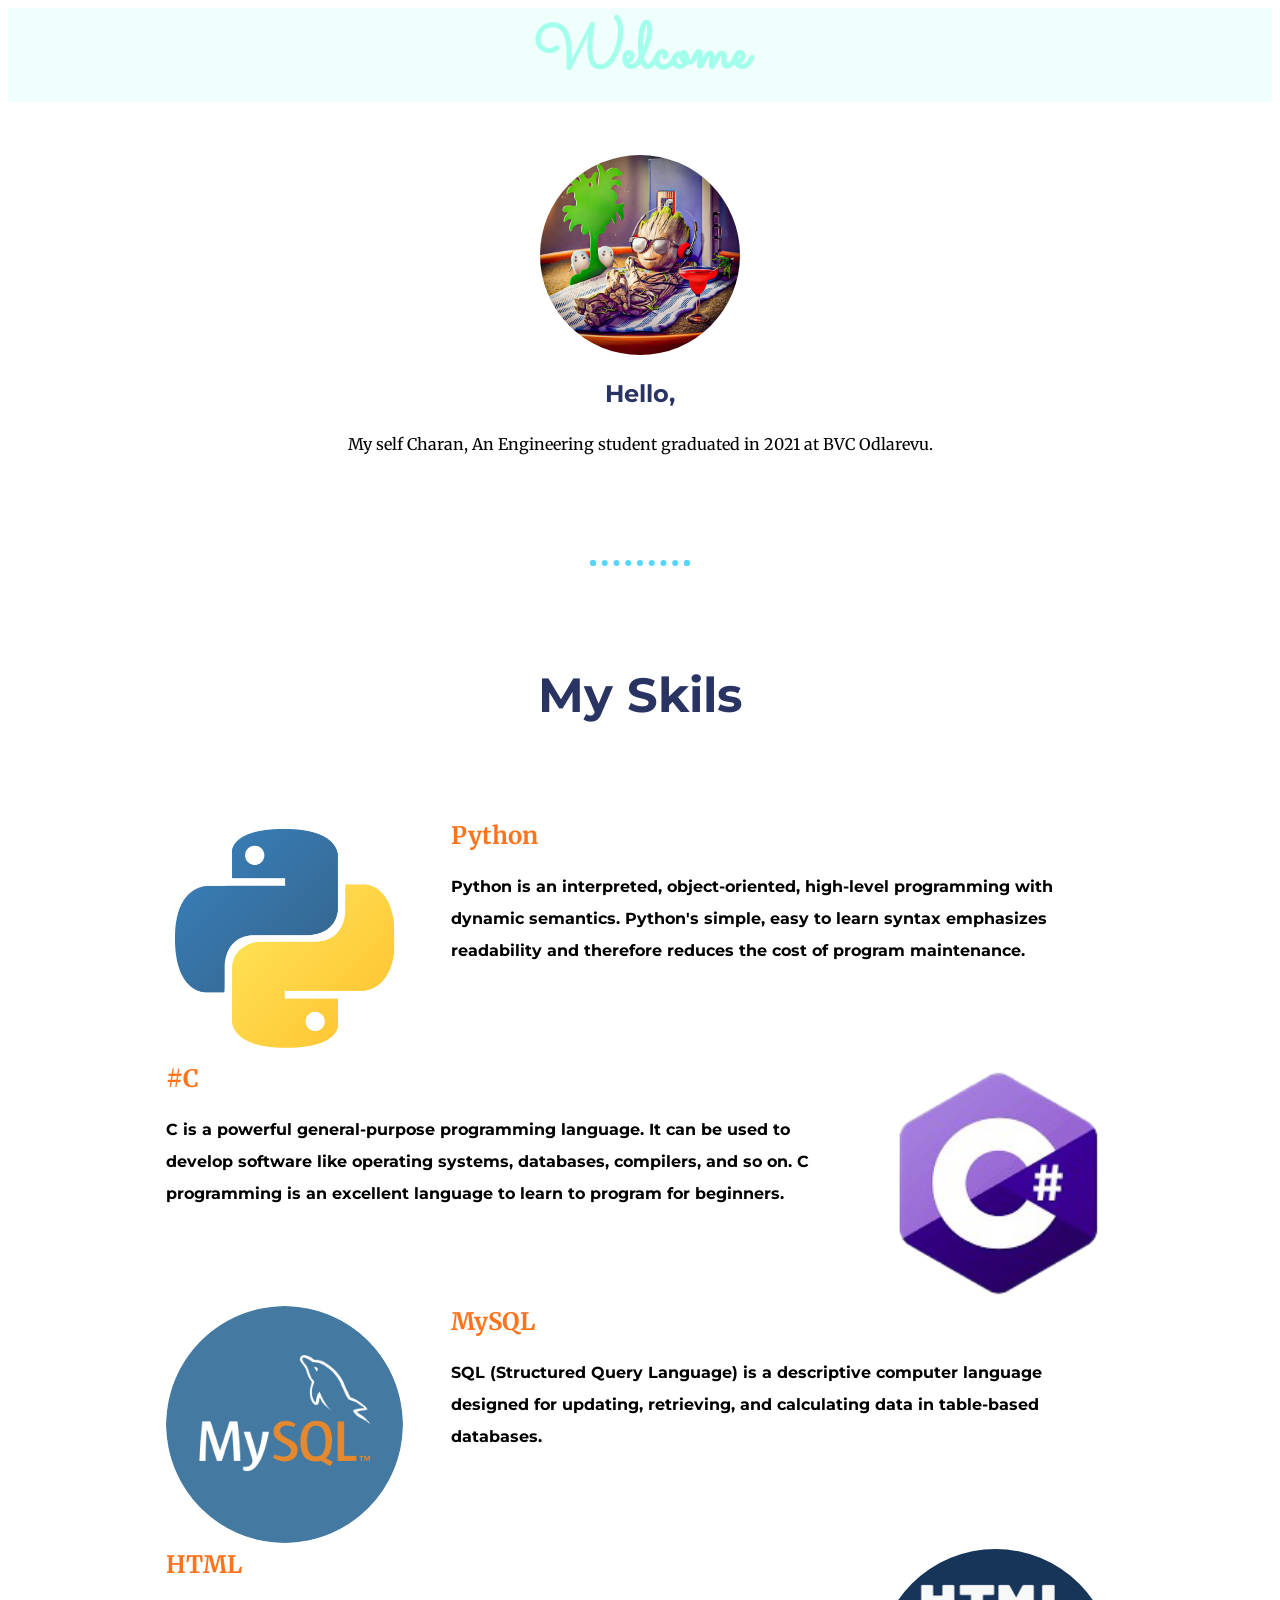
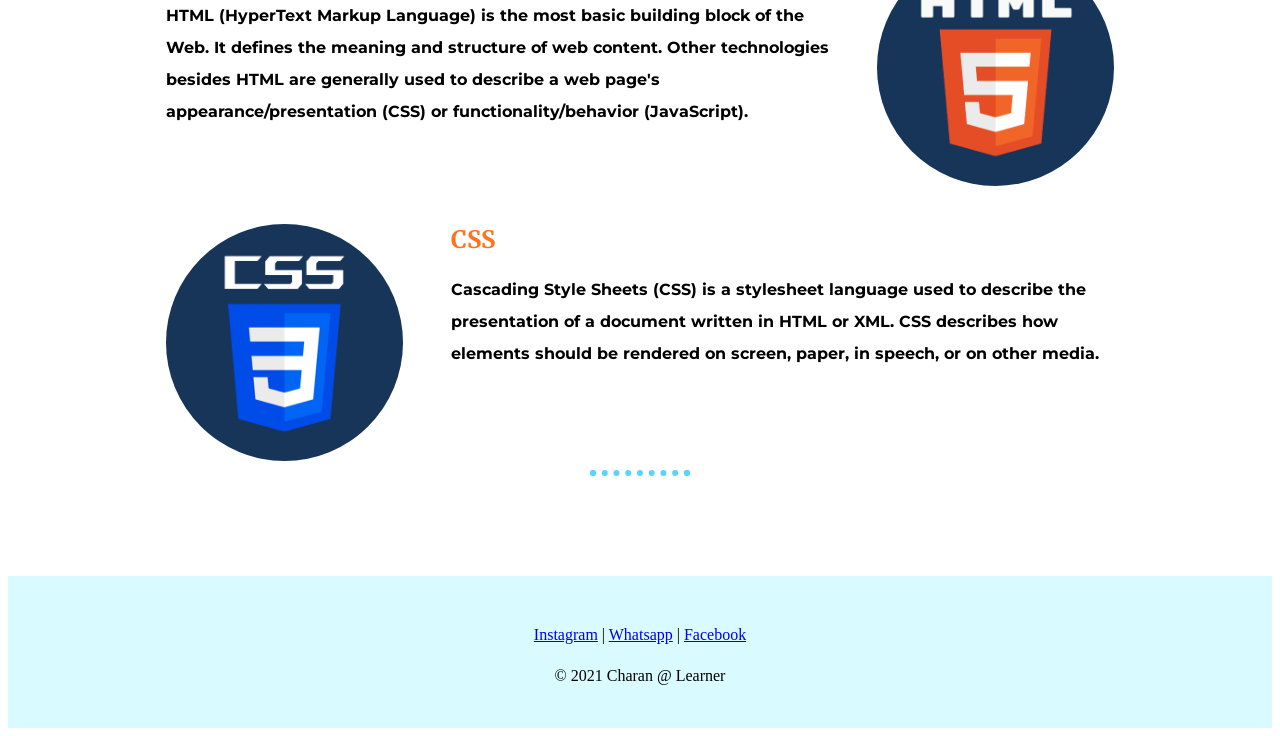
==== index.html @ 47bc4ae8 "Add files via upload" ====
<!DOCTYPE html>
<html lang="en" dir="ltr">

<head>
  <meta charset="utf-8">
  <title>Mr.C</title>
  <link rel="apple-touch-icon" sizes="57x57" href="favicon/apple-icon-57x57.png">
  <link rel="apple-touch-icon" sizes="60x60" href="favicon/apple-icon-60x60.png">
  <link rel="apple-touch-icon" sizes="72x72" href="favicon/apple-icon-72x72.png">
  <link rel="apple-touch-icon" sizes="76x76" href="favicon/apple-icon-76x76.png">
  <link rel="apple-touch-icon" sizes="114x114" href="favicon/apple-icon-114x114.png">
  <link rel="apple-touch-icon" sizes="120x120" href="favicon/apple-icon-120x120.png">
  <link rel="apple-touch-icon" sizes="144x144" href="favicon/apple-icon-144x144.png">
  <link rel="apple-touch-icon" sizes="152x152" href="favicon/apple-icon-152x152.png">
  <link rel="apple-touch-icon" sizes="180x180" href="favicon/apple-icon-180x180.png">
  <link rel="icon" type="image/png" sizes="192x192"  href="favicon/android-icon-192x192.png">
  <link rel="icon" type="image/png" sizes="32x32" href="favicon/favicon-32x32.png">
  <link rel="icon" type="image/png" sizes="96x96" href="favicon/favicon-96x96.png">
  <link rel="icon" type="image/png" sizes="16x16" href="favicon/favicon-16x16.png">
  <link rel="manifest" href="favicon/manifest.json">
  <meta name="msapplication-TileColor" content="#ffffff">
  <meta name="msapplication-TileImage" content="favicon/ms-icon-144x144.png">
  <meta name="theme-color" content="#ffffff">
  <link rel="stylesheet" href="home.css">
  <style>@import url('https://fonts.googleapis.com/css2?family=Merriweather:ital@1&family=Montserrat&family=Sacramento&display=swap');</style>
</head>

<body>
  <div class="upper_container">
    <h2 id="welcome">Welcome</h2>
  </div>
  <div class="middel_container">
    <div class="profile">
      <img id="profile_img"src="pictures/profile.png" alt="profile img">
    </div>
    <div class="about">
      <h2 class="hello">Hello,</h2>
      <p class="info">My self Charan, An Engineering student graduated in 2021 at BVC Odlarevu.</p>
      <hr>
      <div class="my_skils">
        <h1 class="my_skil_head">My Skils</h1>
        <div class="skil_row">
          <img class="python_img"src="pictures/python.png" alt="python img">

          <h2 class="python_h2">Python</h2>
          <p class="python_mat">Python is an interpreted, object-oriented, high-level
            programming with dynamic semantics.  Python's simple, easy to learn
            syntax emphasizes readability and therefore reduces the cost of program
            maintenance.</p>
        </div>
        <div class="skil_row">
          <img class="c_img" src="pictures/c.png" alt="#C img">

          <h2 class="c_h2">#C</h2>
          <p class="c_mat">C is a powerful general-purpose programming language. It can be used to
            develop software like operating systems, databases, compilers, and so on.
            C programming is an excellent language to learn to program for beginners.</p>
        </div>
        <div class="skil_row">
          <img class="mysql_img" src="pictures/mysql.png" alt="mysql img">

          <h2 class="mysql_h2">MySQL</h2>
          <p class="mysql_mat">SQL (Structured Query Language) is a descriptive computer language
            designed for updating, retrieving, and calculating data in table-based databases.</p>
        </div>
        <div class="skil_row">
          <img class="html_img" src="pictures/html.png" alt="html img">

          <h2 class="html_h2">HTML</h2>
          <p class="html_mat">HTML (HyperText Markup Language) is the most basic building block of
            the Web. It defines the meaning and structure of web content. Other technologies besides
            HTML are generally used to describe a web page's appearance/presentation (CSS) or
            functionality/behavior (JavaScript).</p>
        </div>
        <div class="skil_row">
          <img class="css_img" src="pictures/css.png" alt="css img">

          <h2 class="css_h2">CSS</h2>
          <p class="css_mat">Cascading Style Sheets (CSS) is a stylesheet language used to describe
            the presentation of a document written in HTML or XML. CSS describes how elements should
            be rendered on screen, paper, in speech, or on other media.</p>
        </div>
        <hr>
      </div>
    </div>
  </div>
  <div class="lower_container">
    <a class="cont_pages" href="#">Instagram</a>
    <span>|</span>
    <a class="cont_pages" href="#">Whatsapp</a>
    <span>|</span>
    <a class="cont_pages" href="#">Facebook</a>
    <p>© 2021 Charan @ Learner</p>
  </div>
</body>

</html>
---- home.css ----
body{
  text-align: center;
  background-color: #ffffff;
  font-size: 100%;
}
p{
    line-height: 2;
}
hr{
    border: dotted #55d5ff 6px;
    border-bottom: none;
    width: 7%;
    margin: 100px auto;
}


.upper_container{
  background-color: #EEFFFC;
  margin: 0em;
}
#welcome{
  font-family: 'Sacramento', cursive;
  color: #A1FFEC;
  font-size: 4rem;
  margin-top: 0rem;
}






.middel_container{

}
#profile_img{
  border-radius: 50%;
  width: 12.5rem;
  height: 12.5rem;
}
.hello{
  font-family: 'Montserrat', sans-serif;
  color: #293462;
}
.info{
  margin: auto;
  width: 75%;
  font-family: 'Merriweather', serif;
}
.my_skil_head{
  font-family: 'Montserrat', sans-serif;
  font-weight: bolder;
  font-size: 3rem;
  color: #293462;
}
.skil_row{
  margin: 6rem auto 6rem auto;
  width: 75%;
  text-align: left;
}
.python_img, .c_img, .mysql_img, .html_img, .css_img{
  border-radius: 50%;
  width: 25%;
}
.python_h2, .c_h2, .mysql_h2, .html_h2, .css_h2{
  font-family: 'Merriweather', serif;
  font-weight: bolder;
  color: #FF731D;
}

.python_mat, .c_mat, .mysql_mat, .html_mat, .css_mat{
  font-family: 'Montserrat', sans-serif;
  font-weight: bold;
}
.python_img, .mysql_img, .css_img{
  float: left;
  margin-right: 3rem;
}
.c_img, .html_img{
  float: right;
  margin-left: 3rem;
}






.lower_container{
    margin: 0em;
    padding: 50px 0 20px;
    background-color: #15e0ff29
}
.cont_pages{
    color: #0081ff
    text-decoration: none;
}
.cont_pages:hover{
    colour:#0081ff2d
}
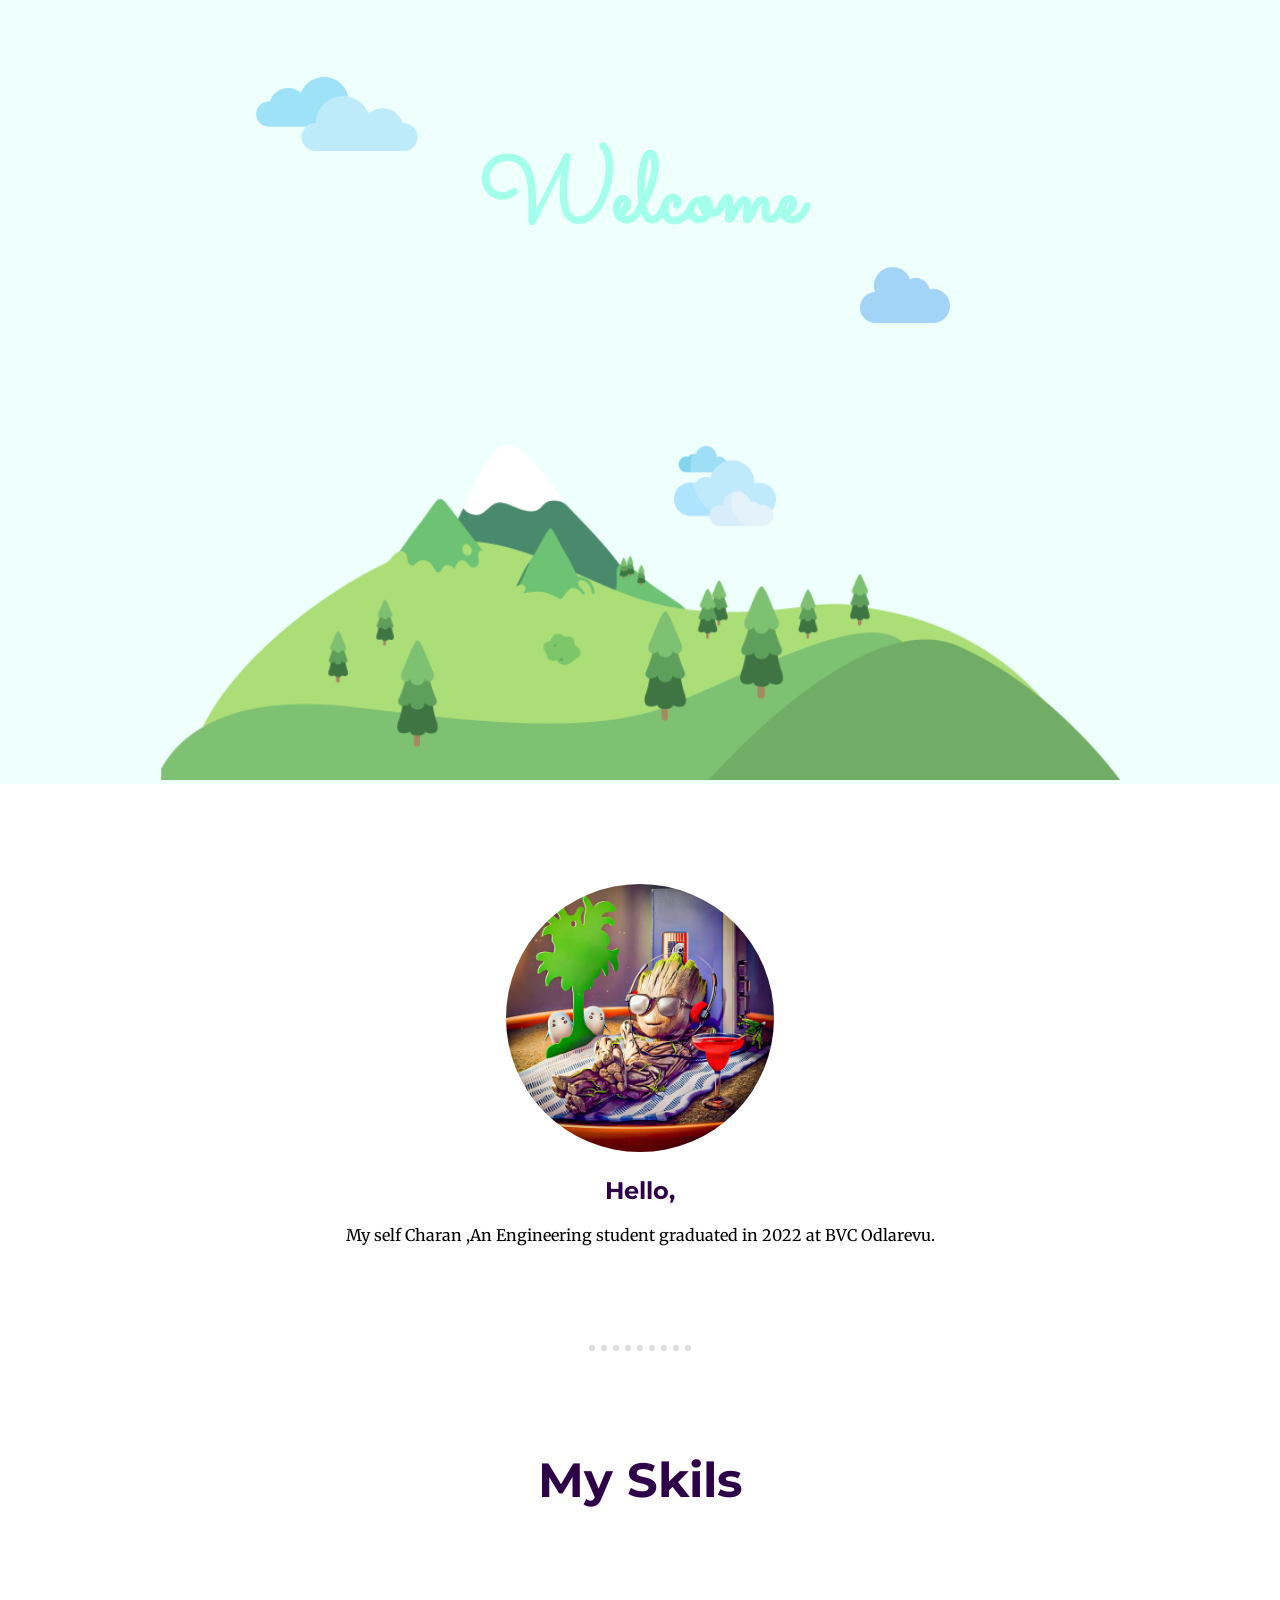
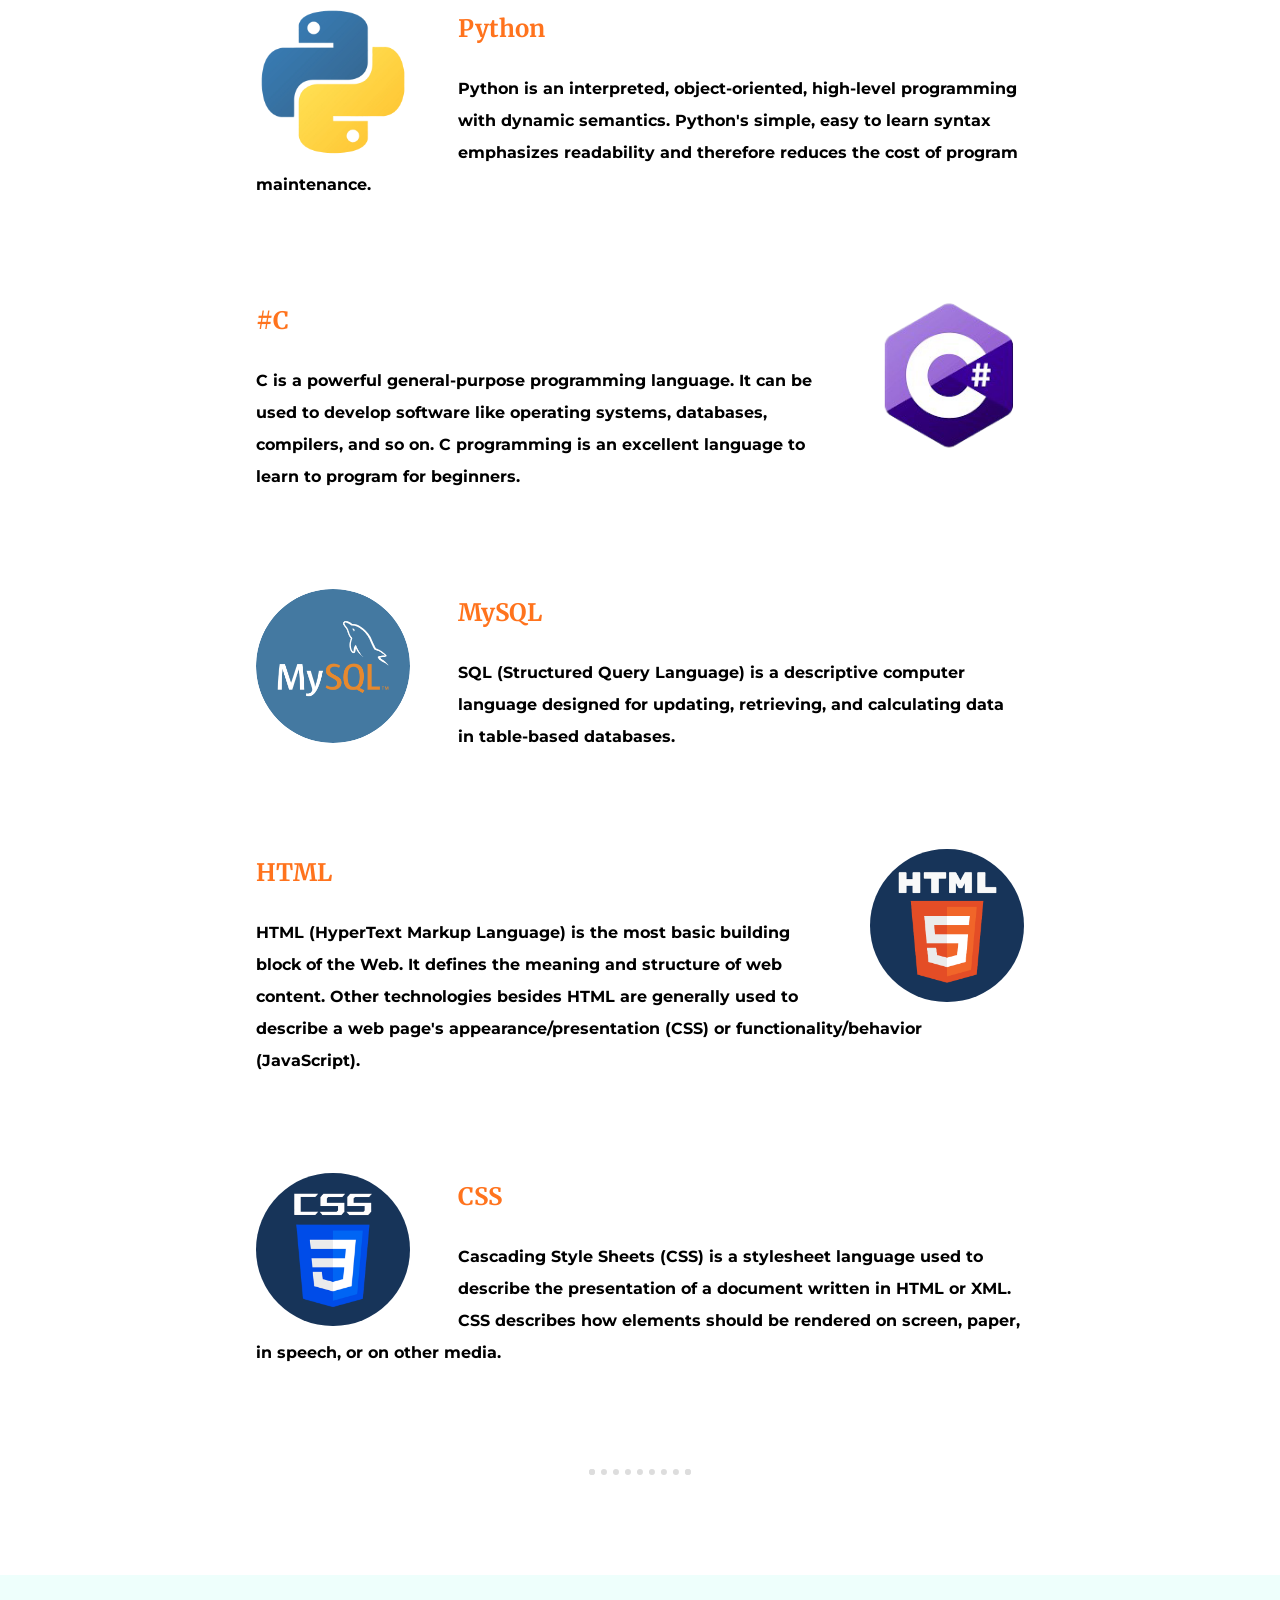
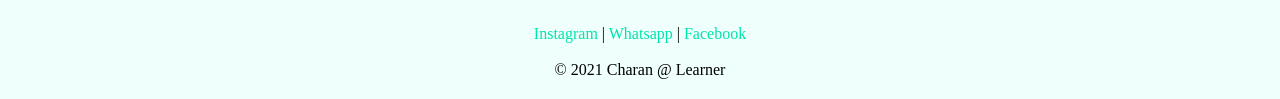
==== commit 07171244: "Rename personal.html to index.html" ====
--- a/index.html
+++ b/index.html
@@ -1,97 +1,103 @@
-<!DOCTYPE html>
-<html lang="en" dir="ltr">
-
-<head>
-  <meta charset="utf-8">
-  <title>Mr.C</title>
-  <link rel="apple-touch-icon" sizes="57x57" href="favicon/apple-icon-57x57.png">
-  <link rel="apple-touch-icon" sizes="60x60" href="favicon/apple-icon-60x60.png">
-  <link rel="apple-touch-icon" sizes="72x72" href="favicon/apple-icon-72x72.png">
-  <link rel="apple-touch-icon" sizes="76x76" href="favicon/apple-icon-76x76.png">
-  <link rel="apple-touch-icon" sizes="114x114" href="favicon/apple-icon-114x114.png">
-  <link rel="apple-touch-icon" sizes="120x120" href="favicon/apple-icon-120x120.png">
-  <link rel="apple-touch-icon" sizes="144x144" href="favicon/apple-icon-144x144.png">
-  <link rel="apple-touch-icon" sizes="152x152" href="favicon/apple-icon-152x152.png">
-  <link rel="apple-touch-icon" sizes="180x180" href="favicon/apple-icon-180x180.png">
-  <link rel="icon" type="image/png" sizes="192x192"  href="favicon/android-icon-192x192.png">
-  <link rel="icon" type="image/png" sizes="32x32" href="favicon/favicon-32x32.png">
-  <link rel="icon" type="image/png" sizes="96x96" href="favicon/favicon-96x96.png">
-  <link rel="icon" type="image/png" sizes="16x16" href="favicon/favicon-16x16.png">
-  <link rel="manifest" href="favicon/manifest.json">
-  <meta name="msapplication-TileColor" content="#ffffff">
-  <meta name="msapplication-TileImage" content="favicon/ms-icon-144x144.png">
-  <meta name="theme-color" content="#ffffff">
-  <link rel="stylesheet" href="home.css">
-  <style>@import url('https://fonts.googleapis.com/css2?family=Merriweather:ital@1&family=Montserrat&family=Sacramento&display=swap');</style>
-</head>
-
-<body>
-  <div class="upper_container">
-    <h2 id="welcome">Welcome</h2>
-  </div>
-  <div class="middel_container">
-    <div class="profile">
-      <img id="profile_img"src="pictures/profile.png" alt="profile img">
-    </div>
-    <div class="about">
-      <h2 class="hello">Hello,</h2>
-      <p class="info">My self Charan, An Engineering student graduated in 2021 at BVC Odlarevu.</p>
-      <hr>
-      <div class="my_skils">
-        <h1 class="my_skil_head">My Skils</h1>
-        <div class="skil_row">
-          <img class="python_img"src="pictures/python.png" alt="python img">
-
-          <h2 class="python_h2">Python</h2>
-          <p class="python_mat">Python is an interpreted, object-oriented, high-level
-            programming with dynamic semantics.  Python's simple, easy to learn
-            syntax emphasizes readability and therefore reduces the cost of program
-            maintenance.</p>
-        </div>
-        <div class="skil_row">
-          <img class="c_img" src="pictures/c.png" alt="#C img">
-
-          <h2 class="c_h2">#C</h2>
-          <p class="c_mat">C is a powerful general-purpose programming language. It can be used to
-            develop software like operating systems, databases, compilers, and so on.
-            C programming is an excellent language to learn to program for beginners.</p>
-        </div>
-        <div class="skil_row">
-          <img class="mysql_img" src="pictures/mysql.png" alt="mysql img">
-
-          <h2 class="mysql_h2">MySQL</h2>
-          <p class="mysql_mat">SQL (Structured Query Language) is a descriptive computer language
-            designed for updating, retrieving, and calculating data in table-based databases.</p>
-        </div>
-        <div class="skil_row">
-          <img class="html_img" src="pictures/html.png" alt="html img">
-
-          <h2 class="html_h2">HTML</h2>
-          <p class="html_mat">HTML (HyperText Markup Language) is the most basic building block of
-            the Web. It defines the meaning and structure of web content. Other technologies besides
-            HTML are generally used to describe a web page's appearance/presentation (CSS) or
-            functionality/behavior (JavaScript).</p>
-        </div>
-        <div class="skil_row">
-          <img class="css_img" src="pictures/css.png" alt="css img">
-
-          <h2 class="css_h2">CSS</h2>
-          <p class="css_mat">Cascading Style Sheets (CSS) is a stylesheet language used to describe
-            the presentation of a document written in HTML or XML. CSS describes how elements should
-            be rendered on screen, paper, in speech, or on other media.</p>
-        </div>
-        <hr>
-      </div>
-    </div>
-  </div>
-  <div class="lower_container">
-    <a class="cont_pages" href="#">Instagram</a>
-    <span>|</span>
-    <a class="cont_pages" href="#">Whatsapp</a>
-    <span>|</span>
-    <a class="cont_pages" href="#">Facebook</a>
-    <p>© 2021 Charan @ Learner</p>
-  </div>
-</body>
-
-</html>
+<!DOCTYPE html>
+<html lang="en" dir="ltr">
+
+<head>
+  <meta charset="utf-8">
+  <title>Mr.C</title>
+  <link rel="apple-touch-icon" sizes="57x57" href="favicon/apple-icon-57x57.png">
+  <link rel="apple-touch-icon" sizes="60x60" href="favicon/apple-icon-60x60.png">
+  <link rel="apple-touch-icon" sizes="72x72" href="favicon/apple-icon-72x72.png">
+  <link rel="apple-touch-icon" sizes="76x76" href="favicon/apple-icon-76x76.png">
+  <link rel="apple-touch-icon" sizes="114x114" href="favicon/apple-icon-114x114.png">
+  <link rel="apple-touch-icon" sizes="120x120" href="favicon/apple-icon-120x120.png">
+  <link rel="apple-touch-icon" sizes="144x144" href="favicon/apple-icon-144x144.png">
+  <link rel="apple-touch-icon" sizes="152x152" href="favicon/apple-icon-152x152.png">
+  <link rel="apple-touch-icon" sizes="180x180" href="favicon/apple-icon-180x180.png">
+  <link rel="icon" type="image/png" sizes="192x192"  href="favicon/android-icon-192x192.png">
+  <link rel="icon" type="image/png" sizes="32x32" href="favicon/favicon-32x32.png">
+  <link rel="icon" type="image/png" sizes="96x96" href="favicon/favicon-96x96.png">
+  <link rel="icon" type="image/png" sizes="16x16" href="favicon/favicon-16x16.png">
+  <link rel="manifest" href="favicon/manifest.json">
+  <meta name="msapplication-TileColor" content="#ffffff">
+  <meta name="msapplication-TileImage" content="favicon/ms-icon-144x144.png">
+  <meta name="theme-color" content="#ffffff">
+  <link rel="stylesheet" href="home.css">
+  <style>@import url('https://fonts.googleapis.com/css2?family=Merriweather:ital@1&family=Montserrat&family=Sacramento&display=swap');</style>
+</head>
+
+<body>
+  <div class="upper_container">
+    <h2 id="welcome">Welcome</h2>
+    <div class="clouds_div">
+      <img id="a" class="cloud" src="pictures/cloud-1.png" alt="cloud">
+      <img id="c" class="clouds" src="pictures/cloud-2.png" alt="cloud">
+      <img id="d" class="clouds" src="pictures/cloud-3.png" alt="cloud">
+    </div>
+    <img class="mountain" src="pictures/mountain.png" alt="mountain img">
+  </div>
+  <div class="middel_container">
+    <div class="profile">
+      <img id="profile_img"src="pictures/profile.png" alt="profile img">
+    </div>
+    <div class="about">
+      <h2 class="hello">Hello,</h2>
+      <p class="info">My self Charan ,An Engineering student graduated in 2022 at BVC Odlarevu.</p>
+      <hr>
+      <div class="my_skils">
+        <h1 class="my_skil_head">My Skils</h1>
+        <div class="skil_row">
+          <img class="python_img"src="pictures/python.png" alt="python img">
+
+          <h2 class="python_h2">Python</h2>
+          <p class="python_mat">Python is an interpreted, object-oriented, high-level
+            programming with dynamic semantics.  Python's simple, easy to learn
+            syntax emphasizes readability and therefore reduces the cost of program
+            maintenance.</p>
+        </div>
+        <div class="skil_row">
+          <img class="c_img" src="pictures/c.png" alt="#C img">
+
+          <h2 class="c_h2">#C</h2>
+          <p class="c_mat">C is a powerful general-purpose programming language. It can be used to
+            develop software like operating systems, databases, compilers, and so on.
+            C programming is an excellent language to learn to program for beginners.</p>
+        </div>
+        <div class="skil_row">
+          <img class="mysql_img" src="pictures/mysql.png" alt="mysql img">
+
+          <h2 class="mysql_h2">MySQL</h2>
+          <p class="mysql_mat">SQL (Structured Query Language) is a descriptive computer language
+            designed for updating, retrieving, and calculating data in table-based databases.</p>
+        </div>
+        <div class="skil_row">
+          <img class="html_img" src="pictures/html.png" alt="html img">
+
+          <h2 class="html_h2">HTML</h2>
+          <p class="html_mat">HTML (HyperText Markup Language) is the most basic building block of
+            the Web. It defines the meaning and structure of web content. Other technologies besides
+            HTML are generally used to describe a web page's appearance/presentation (CSS) or
+            functionality/behavior (JavaScript).</p>
+        </div>
+        <div class="skil_row">
+          <img class="css_img" src="pictures/css.png" alt="css img">
+
+          <h2 class="css_h2">CSS</h2>
+          <p class="css_mat">Cascading Style Sheets (CSS) is a stylesheet language used to describe
+            the presentation of a document written in HTML or XML. CSS describes how elements should
+            be rendered on screen, paper, in speech, or on other media.</p>
+        </div>
+        <hr>
+      </div>
+    </div>
+  </div>
+  <div class="lower_container">
+    <a class="cont_pages" href="#">Instagram</a>
+    <span>|</span>
+    <a class="cont_pages" href="#">Whatsapp</a>
+    <span>|</span>
+    <a class="cont_pages" href="#">Facebook</a>
+    <p class="copyrigth" >© 2021 Charan @ Learner</p>
+  </div>
+</body>
+
+</html>
--- a/home.css
+++ b/home.css
@@ -1,100 +1,122 @@
-    body{
-  text-align: center;
-  background-color: #ffffff;
-  font-size: 100%;
-}
-p{
-    line-height: 2;
-}
-hr{
-    border: dotted #55d5ff 6px;
-    border-bottom: none;
-    width: 7%;
-    margin: 100px auto;
-}
-
-
-.upper_container{
-  background-color: #EEFFFC;
-  margin: 0em;
-}
-#welcome{
-  font-family: 'Sacramento', cursive;
-  color: #A1FFEC;
-  font-size: 4rem;
-  margin-top: 0rem;
-}
-
-
-
-
-
-
-.middel_container{
-
-}
-#profile_img{
-  border-radius: 50%;
-  width: 12.5rem;
-  height: 12.5rem;
-}
-.hello{
-  font-family: 'Montserrat', sans-serif;
-  color: #293462;
-}
-.info{
-  margin: auto;
-  width: 75%;
-  font-family: 'Merriweather', serif;
-}
-.my_skil_head{
-  font-family: 'Montserrat', sans-serif;
-  font-weight: bolder;
-  font-size: 3rem;
-  color: #293462;
-}
-.skil_row{
-  margin: 6rem auto 6rem auto;
-  width: 75%;
-  text-align: left;
-}
-.python_img, .c_img, .mysql_img, .html_img, .css_img{
-  border-radius: 50%;
-  width: 25%;
-}
-.python_h2, .c_h2, .mysql_h2, .html_h2, .css_h2{
-  font-family: 'Merriweather', serif;
-  font-weight: bolder;
-  color: #FF731D;
-}
-
-.python_mat, .c_mat, .mysql_mat, .html_mat, .css_mat{
-  font-family: 'Montserrat', sans-serif;
-  font-weight: bold;
-}
-.python_img, .mysql_img, .css_img{
-  float: left;
-  margin-right: 3rem;
-}
-.c_img, .html_img{
-  float: right;
-  margin-left: 3rem;
-}
-
-
-
-
-
-
-.lower_container{
-    margin: 0em;
-    padding: 50px 0 20px;
-    background-color: #15e0ff29
-}
-.cont_pages{
-    color: #0081ff
-    text-decoration: none;
-}
-.cont_pages:hover{
-    colour:#0081ff2d
-}+body{
+  text-align: center;
+  background-color: #ffffff;
+  font-size: 100%;
+  margin: 0%;
+}
+hr{
+    border: dotted #DDDDDD 6px;
+    border-bottom: none;
+    width: 7%;
+    margin: 100px auto;
+}
+
+
+
+.upper_container{
+  background-color: #EEFFFC;
+  margin: 0em 0em 100px auto;
+}
+#welcome{
+  font-family: 'Sacramento', cursive;
+  color: #A1FFEC;
+  font-size: 6rem;
+  margin: 0;
+  padding-top: 10.375%;
+}
+#a{
+  width: 7%;
+  position: absolute;
+  top: 15.635rem;
+  right: 20.625rem;
+}
+#c{
+  width: 13%;
+  position: relative;
+  bottom: 15.125rem;
+  right: 15.625rem;
+}
+#d{
+  width: 8%;
+  position: relative;
+  top: 6.125rem;
+}
+.mountain{
+  margin: auto auto 0em auto;
+  width: 75%;
+}
+
+
+
+
+.middel_container{
+
+}
+#profile_img{
+  border-radius: 50%;
+  width: 21%;
+  height: 21%;
+}
+.hello{
+  font-family: 'Montserrat', sans-serif;
+  color: #2E0249;
+}
+.info{
+  margin: auto;
+  width: 75%;
+  font-family: 'Merriweather', serif;
+}
+.my_skil_head{
+  font-family: 'Montserrat', sans-serif;
+  font-weight: bolder;
+  font-size: 3rem;
+  color: #2E0249;
+}
+.skil_row{
+  margin: 6rem auto 6rem auto;
+  width: 60%;
+  text-align: left;
+  line-height: 2;
+}
+.python_img, .c_img, .mysql_img, .html_img, .css_img{
+  border-radius: 50%;
+  width: 20%;
+}
+.python_h2, .c_h2, .mysql_h2, .html_h2, .css_h2{
+  font-family: 'Merriweather', serif;
+  font-weight: bolder;
+  color: #FF731D;
+}
+
+.python_mat, .c_mat, .mysql_mat, .html_mat, .css_mat{
+  font-family: 'Montserrat', sans-serif;
+  font-weight: bold;
+}
+.python_img, .mysql_img, .css_img{
+  float: left;
+  margin-right: 3rem;
+}
+.c_img, .html_img{
+  float: right;
+  margin-left: 3rem;
+}
+
+
+
+
+.lower_container{
+    margin: 0em;
+    padding: 50px 0 20px;
+    background-color: #EEFFFC;
+}
+.cont_pages{
+    color: #00E4AD;
+    text-decoration: none;
+}
+
+.cont_pages:hover {
+  color: #36FFCE;
+}
+.copyrigth{
+  margin: 18px auto 0 auto;
+}
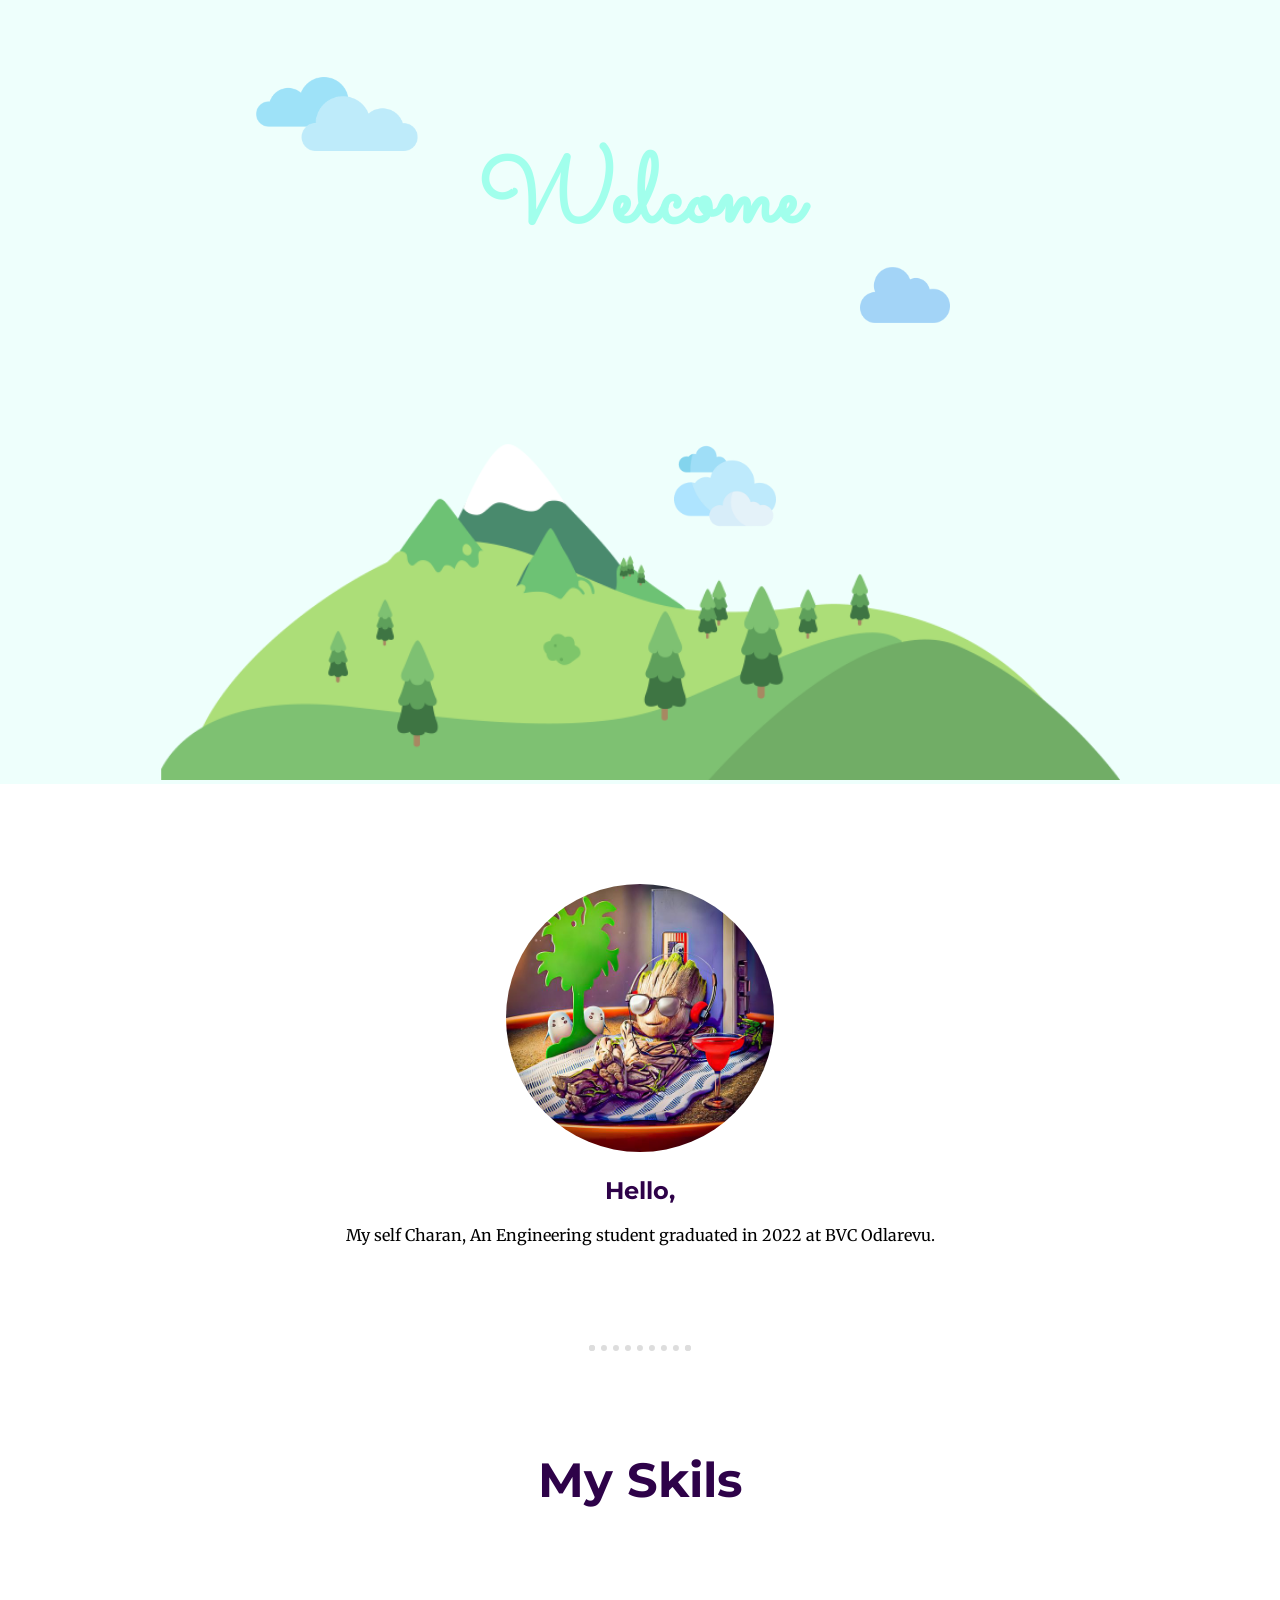
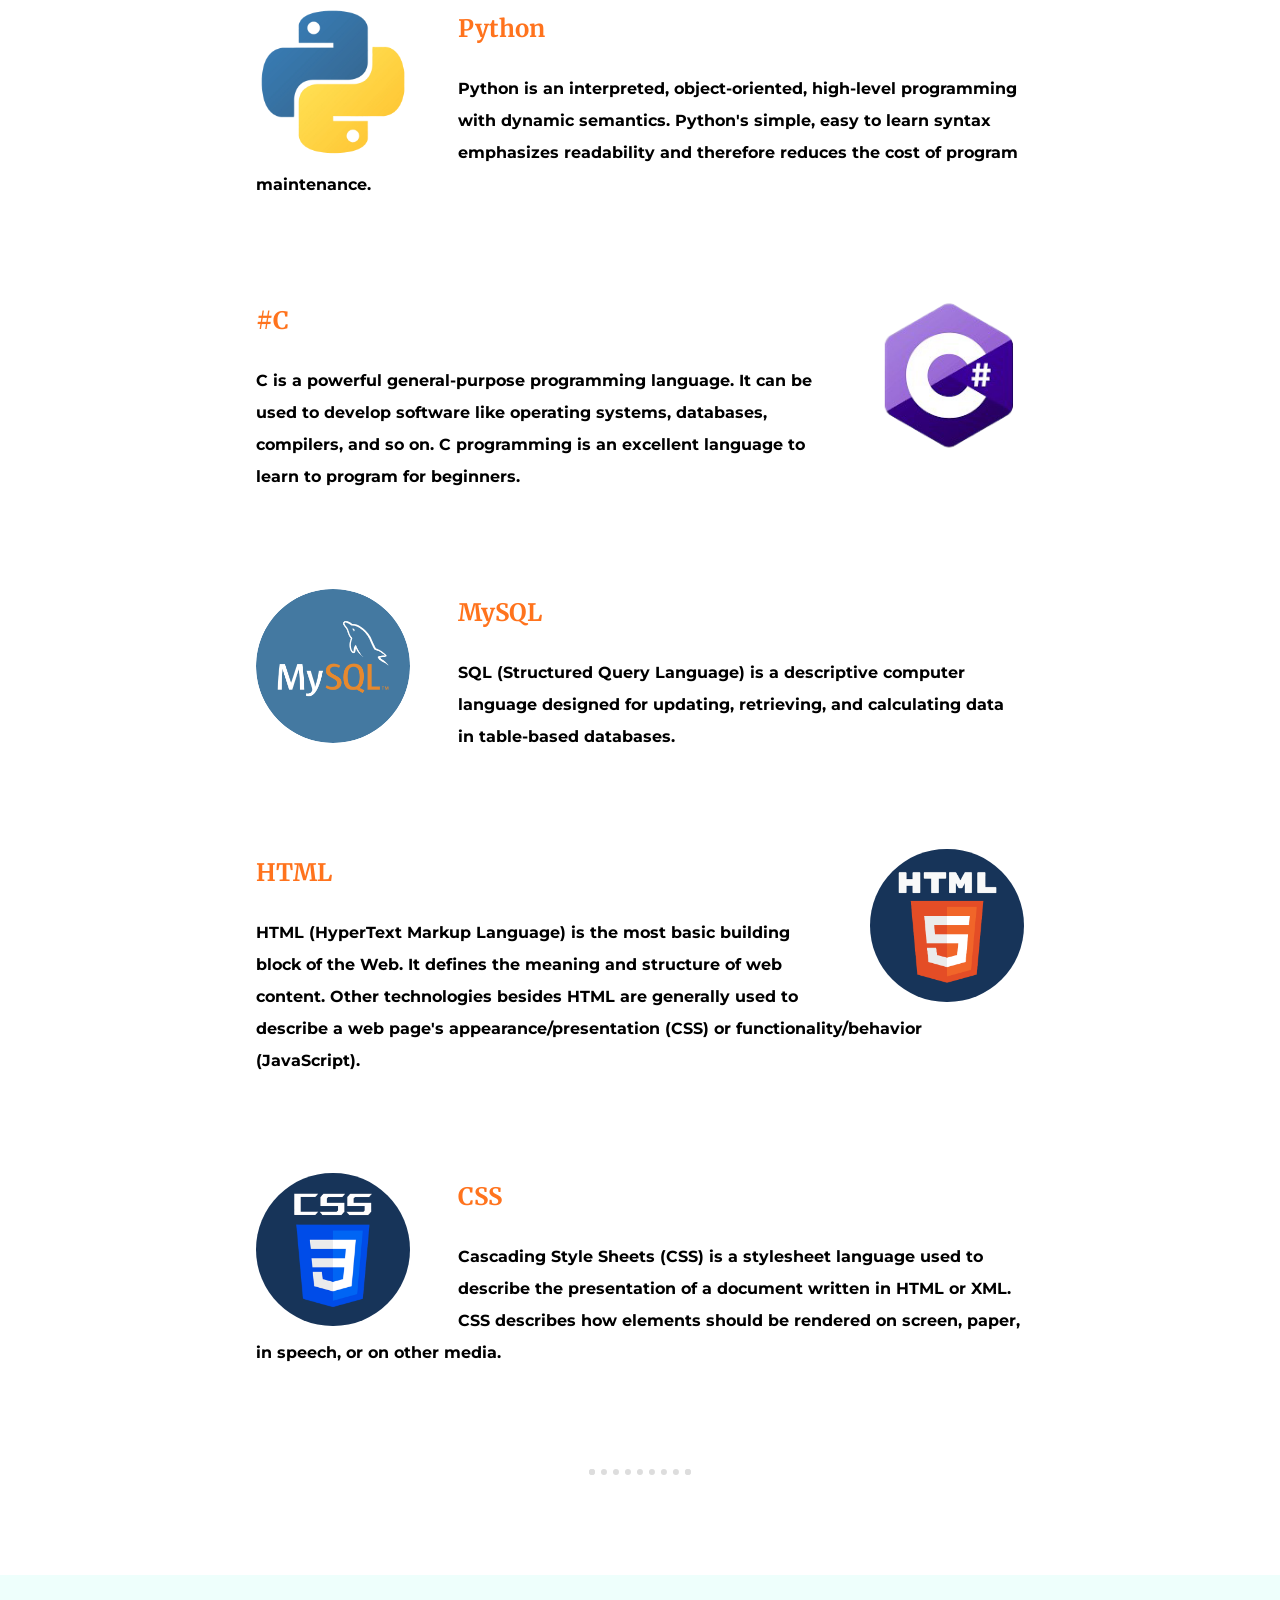
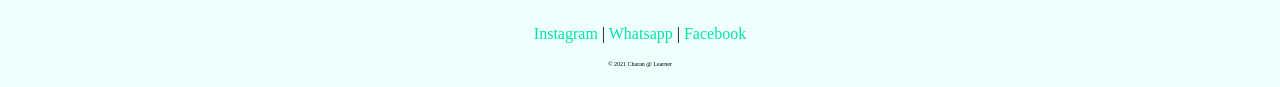
==== commit 8fb59645: "Update index.html" ====
--- a/index.html
+++ b/index.html
@@ -41,7 +41,7 @@
     </div>
     <div class="about">
       <h2 class="hello">Hello,</h2>
-      <p class="info">My self Charan ,An Engineering student graduated in 2022 at BVC Odlarevu.</p>
+      <p class="info">My self Charan, An Engineering student graduated in 2022 at BVC Odlarevu.</p>
       <hr>
       <div class="my_skils">
         <h1 class="my_skil_head">My Skils</h1>
--- a/home.css
+++ b/home.css
@@ -119,4 +119,5 @@
 }
 .copyrigth{
   margin: 18px auto 0 auto;
+  font-size: 18%;
 }
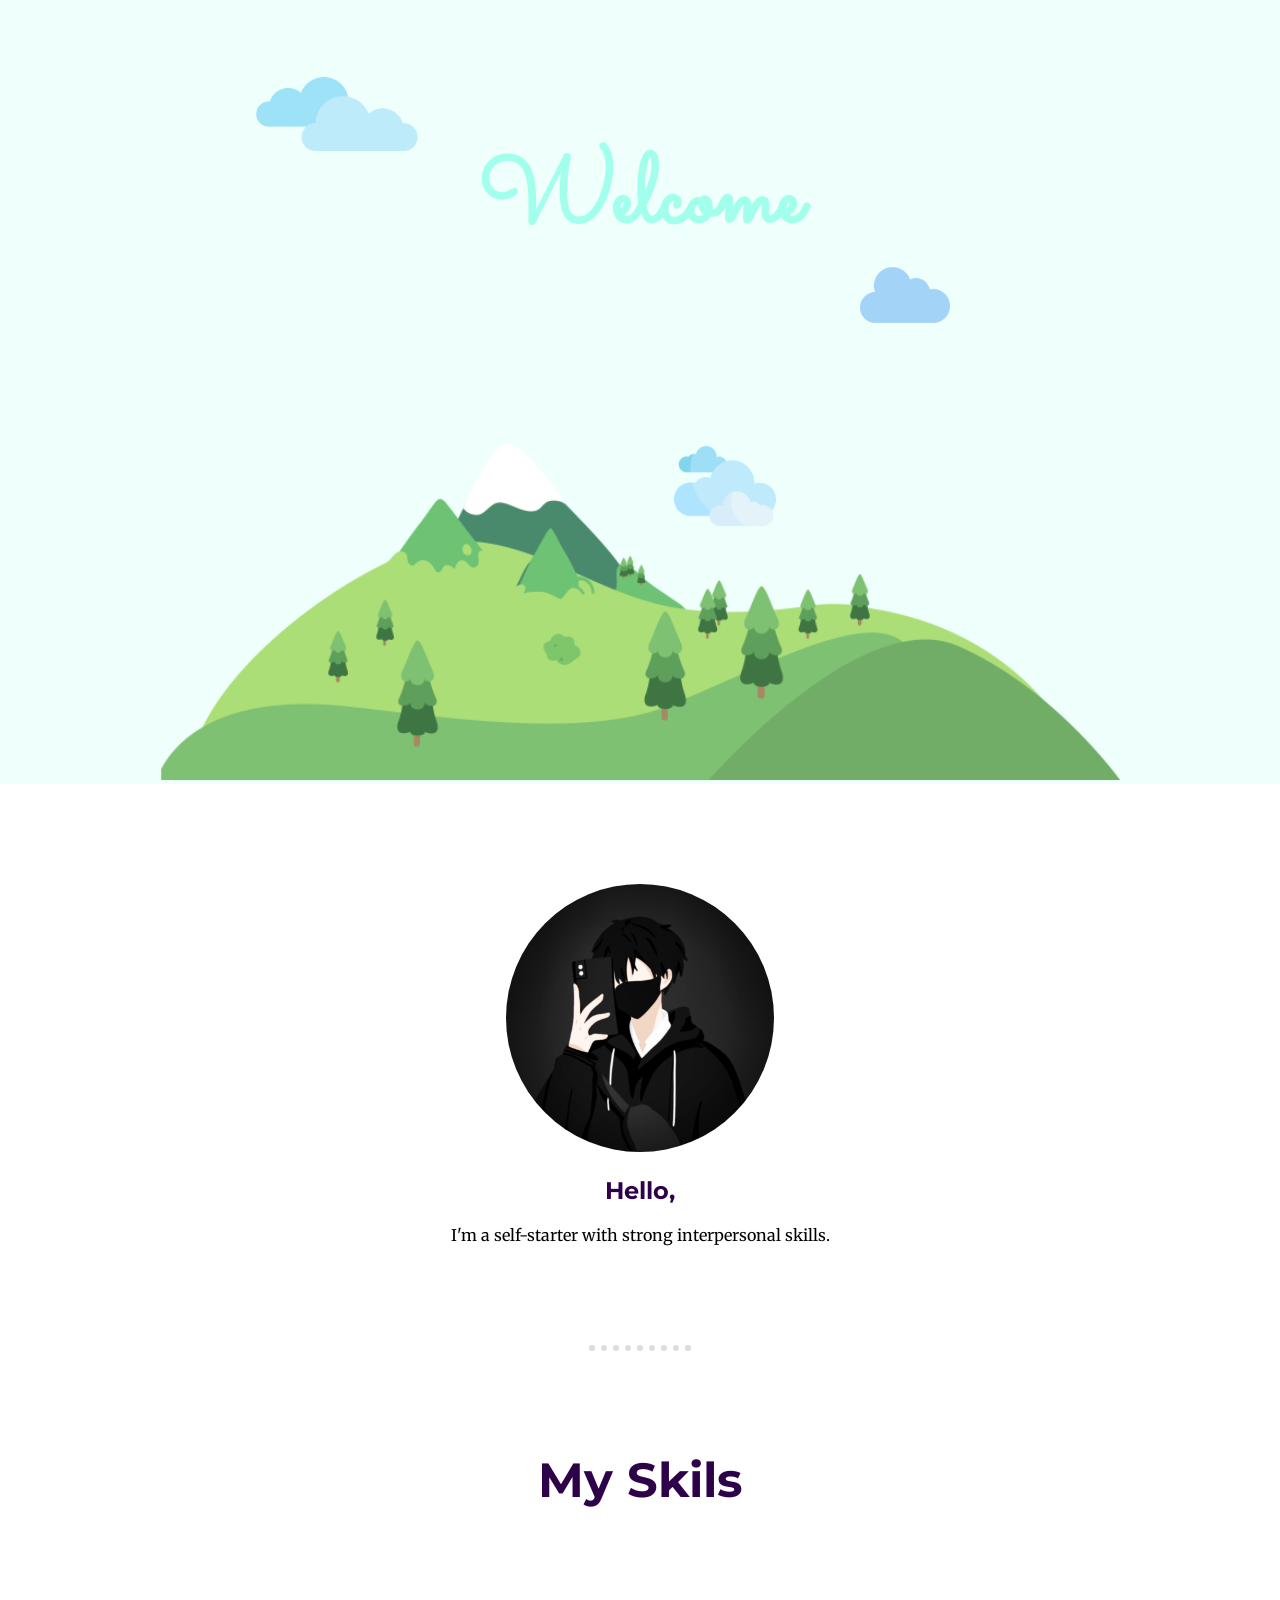
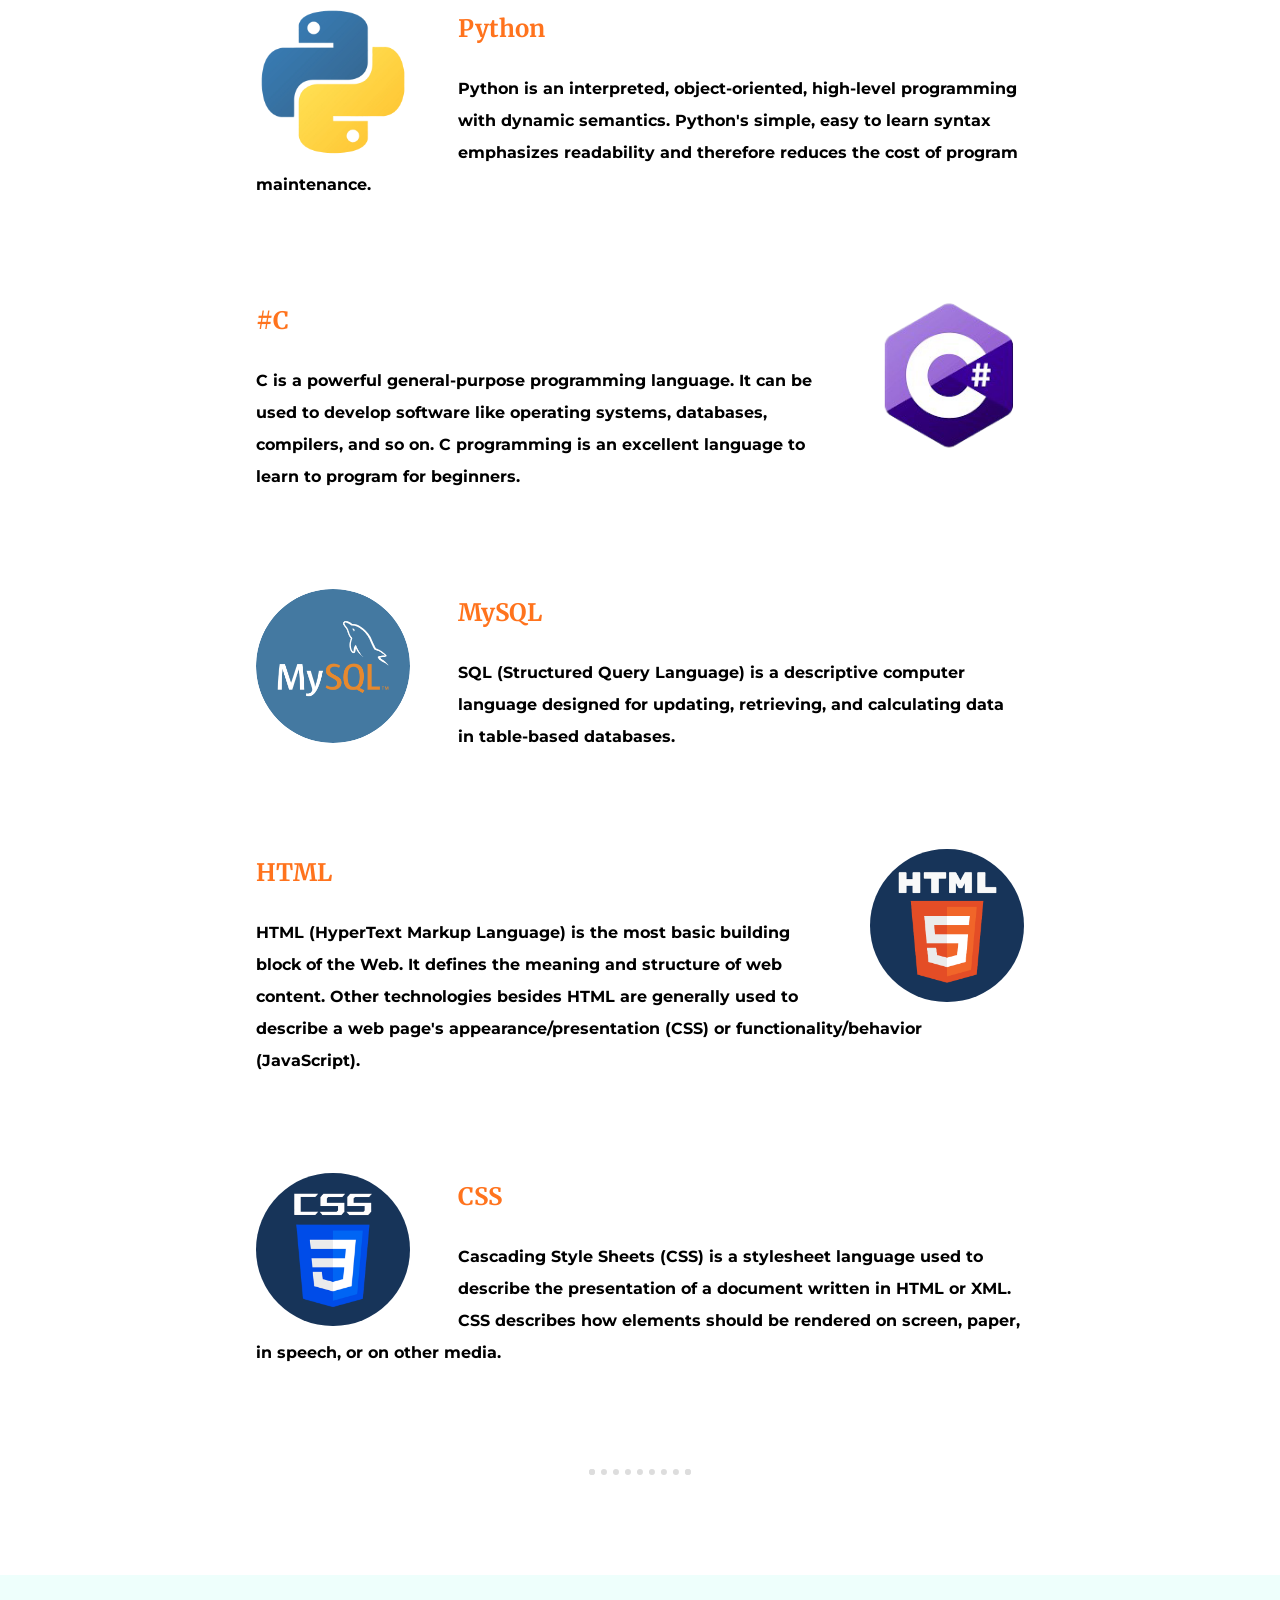
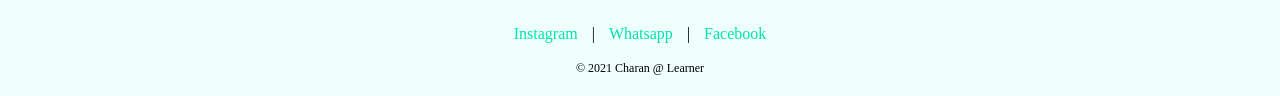
==== commit a394869b: "Add files via upload" ====
--- a/index.html
+++ b/index.html
@@ -37,11 +37,11 @@
   </div>
   <div class="middel_container">
     <div class="profile">
-      <img id="profile_img"src="pictures/profile.png" alt="profile img">
+      <img id="profile_img"src="pictures/profile.jpeg" alt="profile img">
     </div>
     <div class="about">
       <h2 class="hello">Hello,</h2>
-      <p class="info">My self Charan, An Engineering student graduated in 2022 at BVC Odlarevu.</p>
+      <p class="info">I'm a self-starter with strong interpersonal skills.</p>
       <hr>
       <div class="my_skils">
         <h1 class="my_skil_head">My Skils</h1>
--- a/home.css
+++ b/home.css
@@ -112,6 +112,7 @@
 .cont_pages{
     color: #00E4AD;
     text-decoration: none;
+    margin: 10px 10px;
 }
 
 .cont_pages:hover {
@@ -119,5 +120,5 @@
 }
 .copyrigth{
   margin: 18px auto 0 auto;
-  font-size: 18%;
+  font-size: 0.75rem;
 }
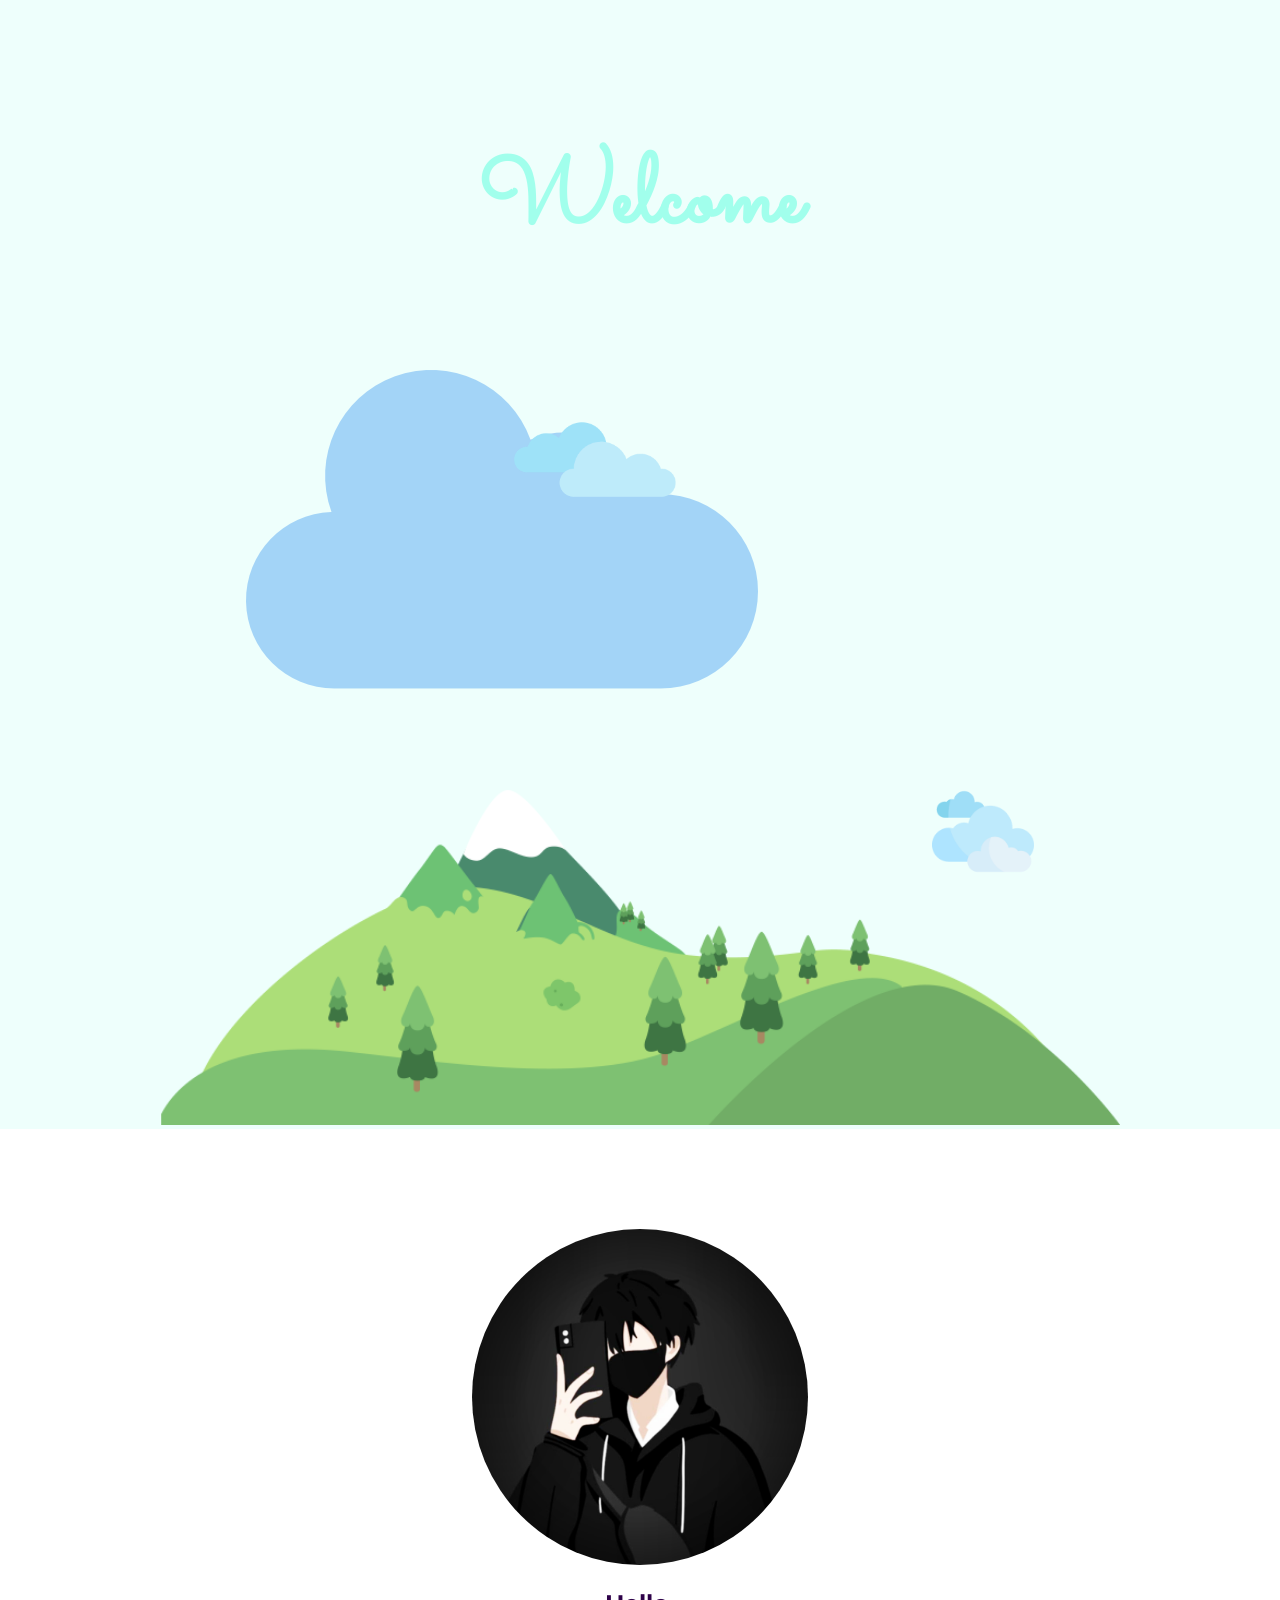
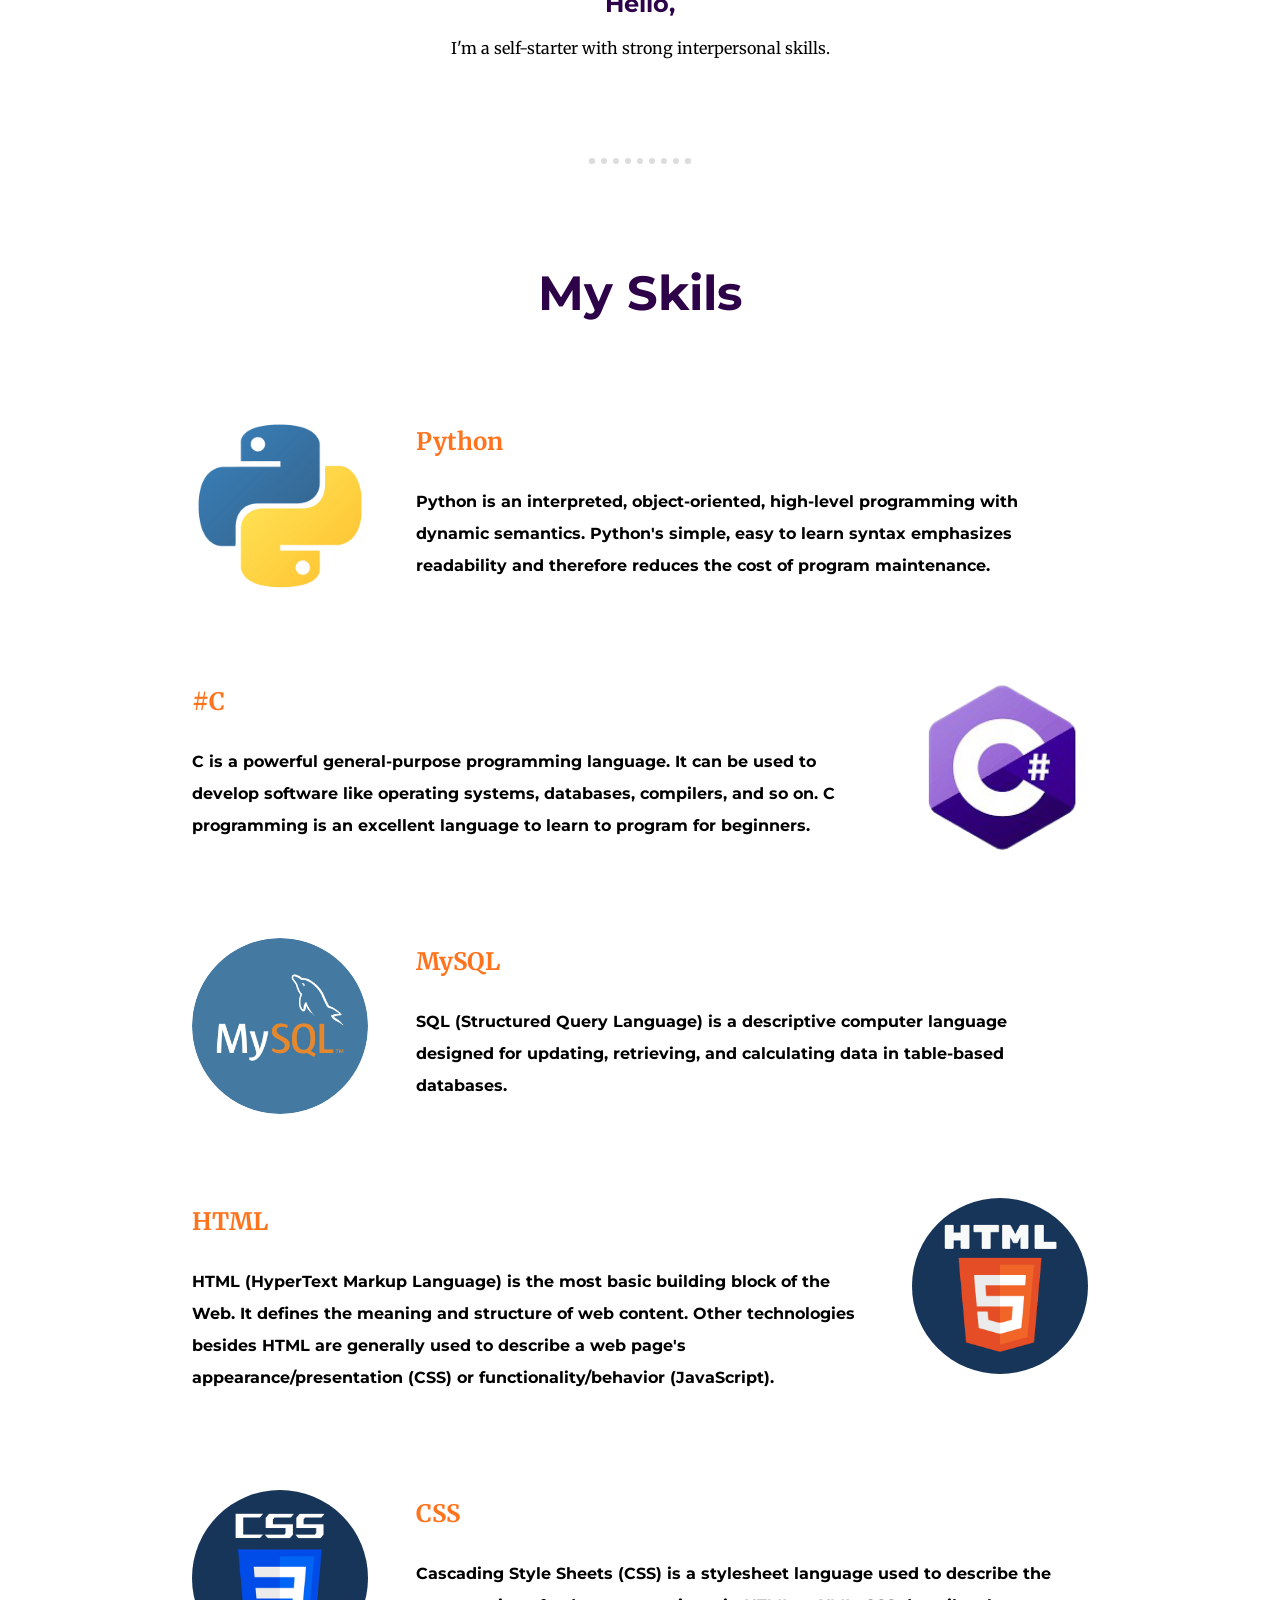
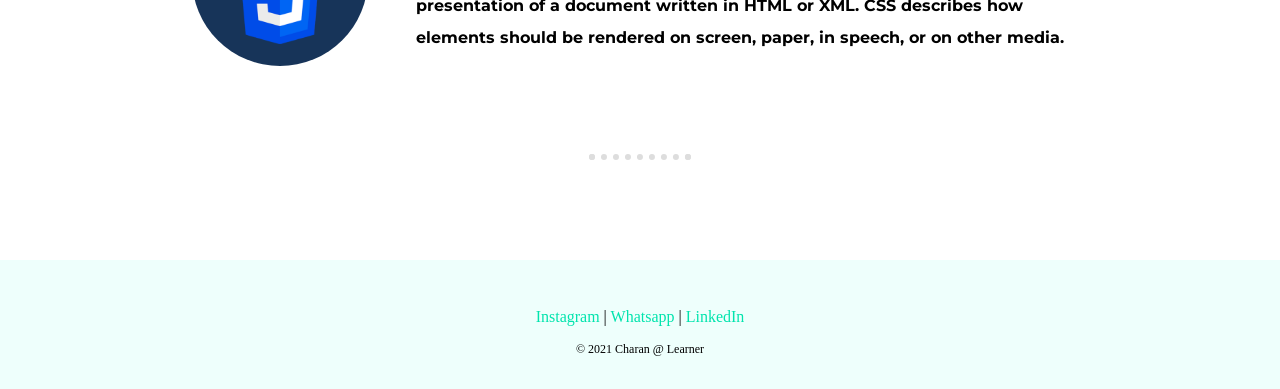
==== commit 027ff161: "Update index.html" ====
--- a/index.html
+++ b/index.html
@@ -29,7 +29,7 @@
   <div class="upper_container">
     <h2 id="welcome">Welcome</h2>
     <div class="clouds_div">
-      <img id="a" class="cloud" src="pictures/cloud-1.png" alt="cloud">
+      <img id="b" class="cloud" src="pictures/cloud-1.png" alt="cloud">
       <img id="c" class="clouds" src="pictures/cloud-2.png" alt="cloud">
       <img id="d" class="clouds" src="pictures/cloud-3.png" alt="cloud">
     </div>
@@ -95,9 +95,8 @@
     <span>|</span>
     <a class="cont_pages" href="#">Whatsapp</a>
     <span>|</span>
-    <a class="cont_pages" href="#">Facebook</a>
+    <a class="cont_pages" href="#">LinkedIn</a>
     <p class="copyrigth" >© 2021 Charan @ Learner</p>
   </div>
 </body>
-
 </html>
--- a/home.css
+++ b/home.css
@@ -54,8 +54,8 @@
 }
 #profile_img{
   border-radius: 50%;
-  width: 21%;
-  height: 21%;
+  width: 21rem;
+  height: 21rem;
 }
 .hello{
   font-family: 'Montserrat', sans-serif;
@@ -74,13 +74,13 @@
 }
 .skil_row{
   margin: 6rem auto 6rem auto;
-  width: 60%;
+  width: 70%;
   text-align: left;
   line-height: 2;
 }
 .python_img, .c_img, .mysql_img, .html_img, .css_img{
   border-radius: 50%;
-  width: 20%;
+  width: 11rem;
 }
 .python_h2, .c_h2, .mysql_h2, .html_h2, .css_h2{
   font-family: 'Merriweather', serif;
@@ -105,20 +105,19 @@
 
 
 .lower_container{
-    margin: 0em;
-    padding: 50px 0 20px;
+    padding: 3rem 0 1rem;
     background-color: #EEFFFC;
 }
 .cont_pages{
     color: #00E4AD;
     text-decoration: none;
-    margin: 10px 10px;
 }
 
 .cont_pages:hover {
   color: #36FFCE;
 }
 .copyrigth{
-  margin: 18px auto 0 auto;
-  font-size: 0.75rem;
+  margin: 1rem auto 1rem auto;
+  font-size: 75%;
+  width: 50%;
 }
